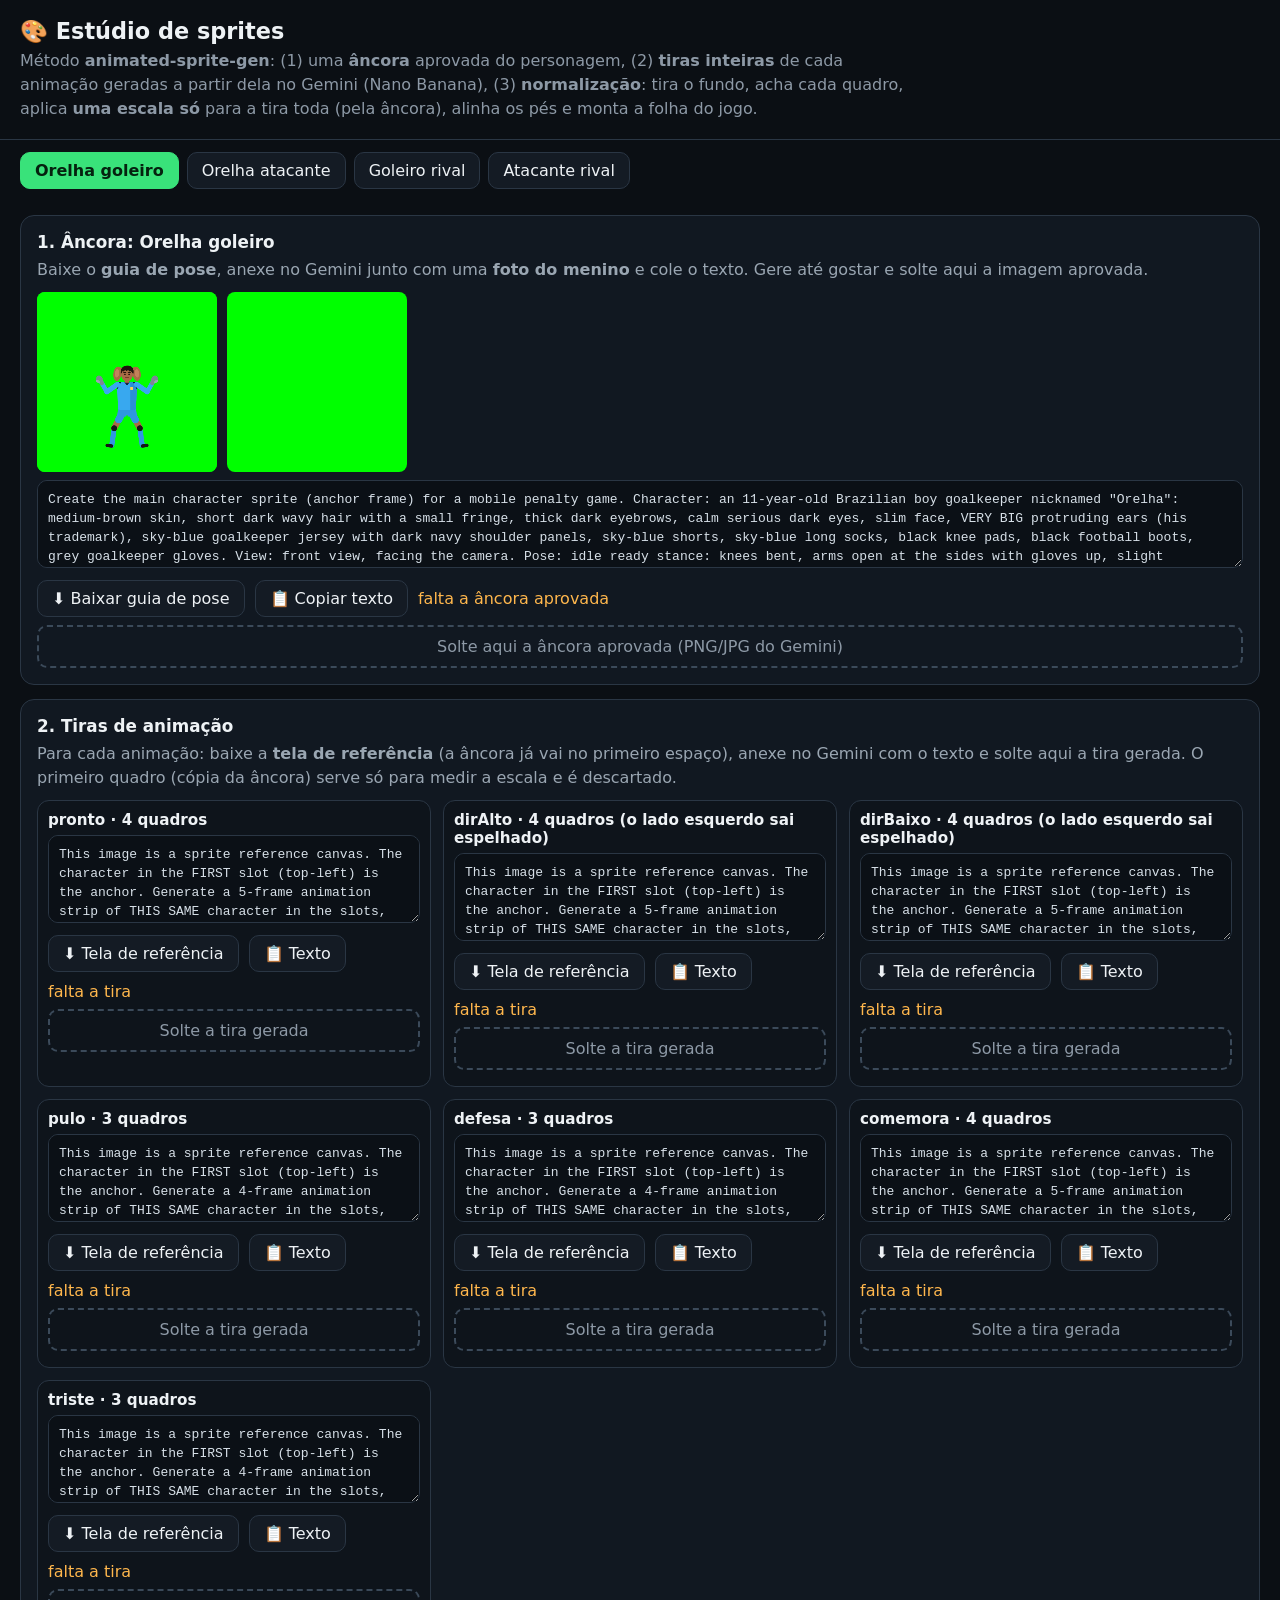
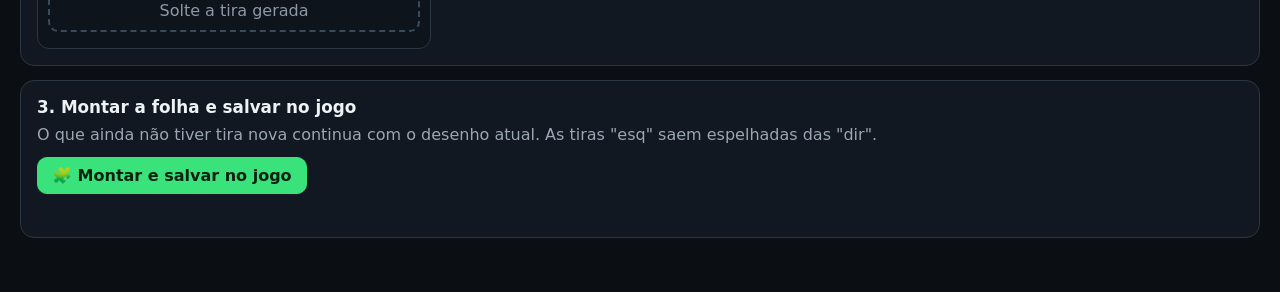
==== ferramentas/estudio.html @ f1eb7387 "Estúdio de sprites (método animated-sprite-gen): âncora, tiras do Gemini e normalização com escala ú" ====
<!DOCTYPE html>
<html lang="pt-BR">
<head>
<meta charset="UTF-8">
<meta name="viewport" content="width=device-width, initial-scale=1">
<title>Estúdio de sprites — Goleiro Orelha</title>
<style>
  :root { color-scheme: dark; --neon: #39e27a; --borda: #2a3644; }
  body { margin: 0; font-family: system-ui, sans-serif; background: #0b0f14; color: #eef2f5; }
  header { padding: 18px 20px; border-bottom: 1px solid var(--borda); }
  h1 { margin: 0 0 4px; font-size: 1.4rem; }
  header p { margin: 0; color: #8d99a6; max-width: 900px; line-height: 1.5; }
  .abas { display: flex; gap: 8px; padding: 12px 20px; flex-wrap: wrap; }
  .abas button, .btn { background: #141b24; color: #eef2f5; border: 1px solid var(--borda); border-radius: 10px; padding: 8px 14px; cursor: pointer; font: inherit; }
  .abas button.ativo, .btn.forte { background: var(--neon); color: #05210f; border-color: var(--neon); font-weight: 700; }
  main { padding: 0 20px 40px; }
  section { border: 1px solid var(--borda); border-radius: 14px; padding: 16px; margin: 14px 0; background: #111821; }
  section h2 { margin: 0 0 6px; font-size: 1.05rem; }
  section > p { margin: 0 0 10px; color: #9aa6b2; line-height: 1.5; }
  textarea { width: 100%; min-height: 88px; background: #0b1016; color: #d7e0e8; border: 1px solid var(--borda); border-radius: 10px; padding: 10px; font: 13px/1.45 ui-monospace, monospace; box-sizing: border-box; }
  .linha { display: flex; gap: 10px; align-items: center; flex-wrap: wrap; margin: 8px 0; }
  canvas.mini { width: 180px; height: 180px; background: #00ff00; border-radius: 8px; }
  .grade { display: grid; grid-template-columns: repeat(auto-fill, minmax(300px, 1fr)); gap: 12px; }
  .tira { border: 1px solid var(--borda); border-radius: 12px; padding: 10px; background: #0e141b; }
  .tira h3 { margin: 0 0 6px; font-size: .95rem; }
  .quadros { display: flex; gap: 4px; flex-wrap: wrap; margin-top: 6px; }
  .quadros canvas { width: 70px; height: 70px; background: repeating-conic-gradient(#243040 0 25%, #1b2532 0 50%) 0 0 / 14px 14px; border-radius: 6px; }
  .ok { color: var(--neon); } .aviso { color: #ffb74d; } .ruim { color: #ff6b6b; }
  .soltar { border: 2px dashed #3b4a5a; border-radius: 10px; padding: 10px; text-align: center; color: #8d99a6; cursor: pointer; }
  .soltar.sobre { border-color: var(--neon); color: var(--neon); }
  #folha { max-width: 100%; background: repeating-conic-gradient(#243040 0 25%, #1b2532 0 50%) 0 0 / 20px 20px; border-radius: 10px; }
</style>
</head>
<body>
<header>
  <h1>🎨 Estúdio de sprites</h1>
  <p>Método <b>animated-sprite-gen</b>: (1) uma <b>âncora</b> aprovada do personagem, (2) <b>tiras inteiras</b> de cada animação geradas a partir dela
  no Gemini (Nano Banana), (3) <b>normalização</b>: tira o fundo, acha cada quadro, aplica <b>uma escala só</b> para a tira toda (pela âncora), alinha os pés e monta a folha do jogo.</p>
</header>
<div class="abas" id="abas"></div>
<main id="principal"></main>

<script src="../dados.js"></script>
<script src="tiras.js"></script>
<script>
const Q = QUADRO, PE = PE_DO_QUADRO, ALTURA_ALVO = 283;   // altura do personagem dentro do quadro de 448
const ID_JOGO = { orelha: 'orelhaGoleiro', 'orelha-atacante': 'orelhaAtacante', 'rival-goleiro': 'rivalGoleiro', 'rival-atacante': 'rivalAtacante' };
const estado = {};   // por personagem: { ancora, quadros: { estado: [canvas...] } }
let atual = 'orelha';

const $ = (s, r = document) => r.querySelector(s);
const el = (tag, props = {}, ...filhos) => { const e = Object.assign(document.createElement(tag), props); filhos.forEach((f) => e.append(f)); return e; };
const carregar = (src) => new Promise((ok, falha) => { const i = new Image(); i.onload = () => ok(i); i.onerror = falha; i.src = src; });
const arquivoParaImagem = (f) => new Promise((ok, falha) => { const r = new FileReader(); r.onload = () => carregar(r.result).then(ok, falha); r.readAsDataURL(f); });
function baixar(canvas, nome) { canvas.toBlob((b) => { const a = el('a', { href: URL.createObjectURL(b), download: nome }); a.click(); setTimeout(() => URL.revokeObjectURL(a.href), 2000); }, 'image/png'); }
async function salvarNoJogo(canvasOuBlob, caminho, nomeDownload) {
  const blob = canvasOuBlob instanceof Blob ? canvasOuBlob : await new Promise((r) => canvasOuBlob.toBlob(r, 'image/png'));
  try { const r = await fetch('/' + caminho, { method: 'POST', body: blob }); if (r.ok) return 'salvo no jogo'; } catch (e) { /* sem o servidor local */ }
  const a = el('a', { href: URL.createObjectURL(blob), download: nomeDownload }); a.click();
  return 'baixado (copie para ' + caminho + ')';
}
function copiar(txt, botao) { navigator.clipboard.writeText(txt).then(() => { const t = botao.textContent; botao.textContent = '✔ Copiado'; setTimeout(() => (botao.textContent = t), 1400); }); }

// ---------- 1. tirar o fundo (verde, branco ou qualquer cor lisa) ----------
function semFundo(img) {
  const max = 2048, k = Math.min(1, max / Math.max(img.width, img.height));
  const w = Math.round(img.width * k), h = Math.round(img.height * k);
  const c = el('canvas', { width: w, height: h }), x = c.getContext('2d');
  x.drawImage(img, 0, 0, w, h);
  const d = x.getImageData(0, 0, w, h), p = d.data;
  // cor do fundo: média dos 4 cantos
  const amostra = [[2, 2], [w - 3, 2], [2, h - 3], [w - 3, h - 3]].map(([i, j]) => { const o = (j * w + i) * 4; return [p[o], p[o + 1], p[o + 2], p[o + 3]]; });
  const transparente = amostra.every((a) => a[3] < 20);
  const fundo = [0, 1, 2].map((k2) => amostra.reduce((s, a) => s + a[k2], 0) / 4);
  const verde = fundo[1] > 150 && fundo[0] < 120 && fundo[2] < 120;
  for (let o = 0; o < p.length; o += 4) {
    if (transparente) continue;
    const dist = Math.hypot(p[o] - fundo[0], p[o + 1] - fundo[1], p[o + 2] - fundo[2]);
    let a = Math.max(0, Math.min(1, (dist - 38) / 45));
    if (verde) {
      // verde de chroma: também pega o que é "mais verde que o resto" e tira o reflexo verde das bordas
      const excesso = p[o + 1] - Math.max(p[o], p[o + 2]);
      if (excesso > 60) a = Math.min(a, Math.max(0, (110 - excesso) / 50));
      if (excesso > 0) p[o + 1] = Math.max(p[o], p[o + 2]) + excesso * 0.25;
    }
    p[o + 3] = Math.round(p[o + 3] * a);
  }
  x.putImageData(d, 0, 0);
  return c;
}

// ---------- 2. achar cada personagem na tira (componentes ligados) ----------
function componentes(c) {
  const w = c.width, h = c.height, p = c.getContext('2d').getImageData(0, 0, w, h).data;
  const cel = 4, gw = Math.ceil(w / cel), gh = Math.ceil(h / cel), g = new Uint8Array(gw * gh);
  for (let y = 0; y < h; y++) for (let x = 0; x < w; x++) if (p[(y * w + x) * 4 + 3] > 90) g[((y / cel) | 0) * gw + ((x / cel) | 0)] = 1;
  const rot = new Int32Array(gw * gh).fill(-1), caixas = [];
  for (let i = 0; i < g.length; i++) {
    if (!g[i] || rot[i] >= 0) continue;
    const pilha = [i]; rot[i] = caixas.length;
    let x0 = 1e9, y0 = 1e9, x1 = -1, y1 = -1, n = 0;
    while (pilha.length) {
      const k = pilha.pop(), kx = k % gw, ky = (k / gw) | 0; n++;
      x0 = Math.min(x0, kx); x1 = Math.max(x1, kx); y0 = Math.min(y0, ky); y1 = Math.max(y1, ky);
      for (let dy = -1; dy <= 1; dy++) for (let dx = -1; dx <= 1; dx++) {
        const nx = kx + dx, ny = ky + dy; if (nx < 0 || ny < 0 || nx >= gw || ny >= gh) continue;
        const j = ny * gw + nx; if (g[j] && rot[j] < 0) { rot[j] = caixas.length; pilha.push(j); }
      }
    }
    caixas.push({ x0: x0 * cel, y0: y0 * cel, x1: (x1 + 1) * cel, y1: (y1 + 1) * cel, n });
  }
  // junta pedaços próximos (luva solta, bola no braço) e tira sujeirinhas
  const perto = (a, b) => a.x0 - 14 < b.x1 && b.x0 - 14 < a.x1 && a.y0 - 14 < b.y1 && b.y0 - 14 < a.y1;
  let mudou = true;
  while (mudou) {
    mudou = false;
    for (let i = 0; i < caixas.length && !mudou; i++) for (let j = i + 1; j < caixas.length && !mudou; j++) {
      if (perto(caixas[i], caixas[j])) {
        const a = caixas[i], b = caixas[j];
        caixas[i] = { x0: Math.min(a.x0, b.x0), y0: Math.min(a.y0, b.y0), x1: Math.max(a.x1, b.x1), y1: Math.max(a.y1, b.y1), n: a.n + b.n };
        caixas.splice(j, 1); mudou = true;
      }
    }
  }
  const maior = Math.max(...caixas.map((b) => b.n));
  const bons = caixas.filter((b) => b.n > maior * 0.18);
  // ordem de leitura: linhas de cima para baixo, e da esquerda para a direita
  const altMed = bons.reduce((s, b) => s + (b.y1 - b.y0), 0) / Math.max(1, bons.length);
  bons.sort((a, b) => ((a.y0 + a.y1) / 2 - (b.y0 + b.y1) / 2));
  const linhas = [];
  bons.forEach((b) => { const yc = (b.y0 + b.y1) / 2, l = linhas.find((L) => Math.abs(L.yc - yc) < altMed * 0.5); l ? l.itens.push(b) : linhas.push({ yc, itens: [b] }); });
  return linhas.flatMap((L) => L.itens.sort((a, b) => a.x0 - b.x0));
}

// ---------- 3. normalizar: uma escala para a tira toda, pés alinhados ----------
function normalizar(c, caixas, escala) {
  return caixas.map((b) => {
    const q = el('canvas', { width: Q, height: Q }), x = q.getContext('2d');
    const w = (b.x1 - b.x0) * escala, h = (b.y1 - b.y0) * escala;
    x.imageSmoothingQuality = 'high';
    x.drawImage(c, b.x0, b.y0, b.x1 - b.x0, b.y1 - b.y0, PE.x - w / 2, PE.y - h, w, h);
    return q;
  });
}

// ---------- telas ----------
function guiaDePose(id) {
  // o boneco atual (quadro "pronto") ampliado sobre fundo verde, para o Gemini seguir a pose
  const c = el('canvas', { width: 1024, height: 1024 }), x = c.getContext('2d');
  x.fillStyle = '#00ff00'; x.fillRect(0, 0, 1024, 1024);
  return carregar(`../personagens/${id}/sprites.png`).then((img) => { x.imageSmoothingQuality = 'high'; x.drawImage(img, 0, 0, Q, Q, 512 - 380, 900 - 760 * (PE.y / Q), 760, 760); return c; });
}
function telaDeReferencia(ancora, n) {
  // âncora no primeiro espaço + espaços reservados para os outros quadros (1024x1024)
  const total = n + 1, cols = Math.min(total, total > 4 ? Math.ceil(total / 2) : total), lin = Math.ceil(total / cols);
  const c = el('canvas', { width: 1024, height: 1024 }), x = c.getContext('2d');
  x.fillStyle = '#00ff00'; x.fillRect(0, 0, 1024, 1024);
  const sw = 1024 / cols, sh = 1024 / lin;
  x.strokeStyle = 'rgba(0,120,0,.35)'; x.lineWidth = 2;
  for (let i = 0; i < total; i++) x.strokeRect((i % cols) * sw + 6, Math.floor(i / cols) * sh + 6, sw - 12, sh - 12);
  const k = Math.min((sw * 0.86) / ancora.width, (sh * 0.86) / ancora.height);
  x.drawImage(ancora, (sw - ancora.width * k) / 2, sh * 0.93 - ancora.height * k, ancora.width * k, ancora.height * k);
  return c;
}
function recorte(c) { const b = componentes(c)[0]; if (!b) return null; const r = el('canvas', { width: b.x1 - b.x0, height: b.y1 - b.y0 }); r.getContext('2d').drawImage(c, -b.x0, -b.y0); return r; }

function zonaSoltar(texto, aoSoltar) {
  const z = el('div', { className: 'soltar', textContent: texto });
  const input = el('input', { type: 'file', accept: 'image/*', hidden: true });
  z.append(input);
  z.onclick = () => input.click();
  input.onchange = () => input.files[0] && aoSoltar(input.files[0]);
  z.ondragover = (e) => { e.preventDefault(); z.classList.add('sobre'); };
  z.ondragleave = () => z.classList.remove('sobre');
  z.ondrop = (e) => { e.preventDefault(); z.classList.remove('sobre'); e.dataTransfer.files[0] && aoSoltar(e.dataTransfer.files[0]); };
  return z;
}

async function desenhar() {
  const id = atual, p = PERSONAGENS_ESTUDIO[id], est = (estado[id] ||= { ancora: null, quadros: {} });
  const raiz = $('#principal'); raiz.innerHTML = '';

  // passo 1: âncora
  const s1 = el('section', {}, el('h2', { textContent: `1. Âncora: ${p.nome}` }),
    el('p', { innerHTML: 'Baixe o <b>guia de pose</b>, anexe no Gemini' + (id.startsWith('orelha') ? ' junto com uma <b>foto do menino</b>' : '') + ' e cole o texto. Gere até gostar e solte aqui a imagem aprovada.' }));
  const guia = await guiaDePose(id); guia.className = 'mini';
  const t1 = el('textarea', { value: promptAncora(id), readOnly: true });
  const bCopiar1 = el('button', { className: 'btn', textContent: '📋 Copiar texto' }); bCopiar1.onclick = () => copiar(t1.value, bCopiar1);
  const bGuia = el('button', { className: 'btn', textContent: '⬇ Baixar guia de pose' }); bGuia.onclick = () => baixar(guia, `guia-${id}.png`);
  const prev = el('canvas', { className: 'mini', width: 400, height: 400 });
  const info1 = el('span', { className: est.ancora ? 'ok' : 'aviso', textContent: est.ancora ? '✔ âncora aprovada' : 'falta a âncora aprovada' });
  if (est.ancora) mostrarMini(prev, est.ancora);
  s1.append(el('div', { className: 'linha' }, guia, prev), t1, el('div', { className: 'linha' }, bGuia, bCopiar1, info1),
    zonaSoltar('Solte aqui a âncora aprovada (PNG/JPG do Gemini)', async (f) => {
      const img = await arquivoParaImagem(f); const r = recorte(semFundo(img));
      if (!r) { info1.textContent = 'não achei o personagem na imagem'; info1.className = 'ruim'; return; }
      est.ancora = r; desenhar();
    }));
  raiz.append(s1);

  // passo 2 e 3: tiras
  const s2 = el('section', {}, el('h2', { textContent: '2. Tiras de animação' }),
    el('p', { innerHTML: 'Para cada animação: baixe a <b>tela de referência</b> (a âncora já vai no primeiro espaço), anexe no Gemini com o texto e solte aqui a tira gerada. '
      + 'O primeiro quadro (cópia da âncora) serve só para medir a escala e é descartado.' }));
  const grade = el('div', { className: 'grade' });
  for (const nome of p.linhas) {
    if (p.espelhos[nome]) continue;
    const [n] = p.tiras[nome];
    const card = el('div', { className: 'tira' }, el('h3', { textContent: `${nome} · ${n} quadros` + (Object.entries(p.espelhos).find(([, v]) => v === nome) ? ' (o lado esquerdo sai espelhado)' : '') }));
    const t = el('textarea', { value: promptTira(id, nome), readOnly: true });
    const bC = el('button', { className: 'btn', textContent: '📋 Texto' }); bC.onclick = () => copiar(t.value, bC);
    const bR = el('button', { className: 'btn', textContent: '⬇ Tela de referência', disabled: !est.ancora });
    bR.onclick = () => baixar(telaDeReferencia(est.ancora, n), `referencia-${id}-${nome}.png`);
    const status = el('span', { className: est.quadros[nome] ? 'ok' : 'aviso', textContent: est.quadros[nome] ? `✔ ${est.quadros[nome].length} quadros` : 'falta a tira' });
    const qs = el('div', { className: 'quadros' });
    (est.quadros[nome] || []).forEach((q) => { q.className = ''; qs.append(q); });
    card.append(t, el('div', { className: 'linha' }, bR, bC, status), zonaSoltar('Solte a tira gerada', async (f) => {
      const img = await arquivoParaImagem(f), semF = semFundo(img); let cx = componentes(semF);
      if (cx.length < 2) { status.textContent = 'achei só ' + cx.length + ' personagem'; status.className = 'ruim'; return; }
      // escala única pela âncora (primeiro quadro); se a IA não copiou a âncora, usa a média dos quadros
      const escala = ALTURA_ALVO / (cx[0].y1 - cx[0].y0);
      if (cx.length >= n + 1) cx = cx.slice(1, n + 1); else cx = cx.slice(0, n);
      est.quadros[nome] = normalizar(semF, cx, escala);
      desenhar();
    }), qs);
    grade.append(card);
  }
  s2.append(grade); raiz.append(s2);

  // passo 4: montar e salvar
  const s3 = el('section', {}, el('h2', { textContent: '3. Montar a folha e salvar no jogo' }),
    el('p', { textContent: 'O que ainda não tiver tira nova continua com o desenho atual. As tiras "esq" saem espelhadas das "dir".' }));
  const bMontar = el('button', { className: 'btn forte', textContent: '🧩 Montar e salvar no jogo' });
  const info3 = el('span'); const img3 = el('img', { id: 'folha' });
  bMontar.onclick = async () => { info3.textContent = 'montando…'; const r = await montar(id); img3.src = r.url; info3.textContent = r.msg; info3.className = 'ok'; };
  s3.append(el('div', { className: 'linha' }, bMontar, info3), img3); raiz.append(s3);
}
function mostrarMini(c, img) { const x = c.getContext('2d'); x.clearRect(0, 0, c.width, c.height); const k = Math.min(c.width / img.width, c.height / img.height) * 0.92; x.drawImage(img, (c.width - img.width * k) / 2, (c.height - img.height * k) / 2, img.width * k, img.height * k); }

async function montar(id) {
  const p = PERSONAGENS_ESTUDIO[id], est = estado[id], antigo = PERSONAGENS[ID_JOGO[id]];
  const velha = await carregar(`../personagens/${id}/sprites.png`);
  let atualJson = null; try { atualJson = await (await fetch(`../personagens/${id}/estados.json`, { cache: 'no-store' })).json(); } catch (e) { /* ainda não existe */ }
  const estVelho = (atualJson && atualJson.estados) || antigo.estados;
  const linhas = p.linhas.map((nome) => {
    const origem = p.espelhos[nome];
    let qs = est.quadros[origem || nome];
    if (qs && origem) qs = qs.map((q) => { const m = el('canvas', { width: Q, height: Q }), x = m.getContext('2d'); x.translate(Q, 0); x.scale(-1, 1); x.drawImage(q, 0, 0); return m; });
    if (!qs) {   // mantém o desenho atual
      const e = estVelho[nome];
      qs = Array.from({ length: e.quadros }, (_, i) => { const m = el('canvas', { width: Q, height: Q }); m.getContext('2d').drawImage(velha, i * Q, e.linha * Q, Q, Q, 0, 0, Q, Q); return m; });
    }
    return { nome, qs };
  });
  const cols = Math.max(...linhas.map((l) => l.qs.length));
  const folha = el('canvas', { width: cols * Q, height: linhas.length * Q }), x = folha.getContext('2d');
  const json = { colunas: cols, estados: {} };
  linhas.forEach((l, i) => {
    l.qs.forEach((q, j) => x.drawImage(q, j * Q, i * Q));
    const t = p.tiras[p.espelhos[l.nome] || l.nome];
    json.estados[l.nome] = { linha: i, quadros: l.qs.length, fps: est.quadros[p.espelhos[l.nome] || l.nome] ? t[1] : estVelho[l.nome].fps, repete: est.quadros[p.espelhos[l.nome] || l.nome] ? t[2] : !!estVelho[l.nome].repete };
  });
  const r1 = await salvarNoJogo(folha, `personagens/${id}/sprites.png`, 'sprites.png');
  await salvarNoJogo(new Blob([JSON.stringify(json, null, 2)], { type: 'application/json' }), `personagens/${id}/estados.json`, 'estados.json');
  return { url: folha.toDataURL('image/png'), msg: `✔ Folha ${cols}×${linhas.length} ${r1}` };
}

// abas dos personagens
for (const [id, p] of Object.entries(PERSONAGENS_ESTUDIO)) {
  const b = el('button', { textContent: p.nome });
  b.onclick = () => { atual = id; document.querySelectorAll('.abas button').forEach((x) => x.classList.toggle('ativo', x === b)); desenhar(); };
  $('#abas').append(b);
}
$('#abas').firstChild.classList.add('ativo');
desenhar();
window.__estudio = { semFundo, componentes, normalizar, telaDeReferencia, estado, montar, carregar };
</script>
</body>
</html>
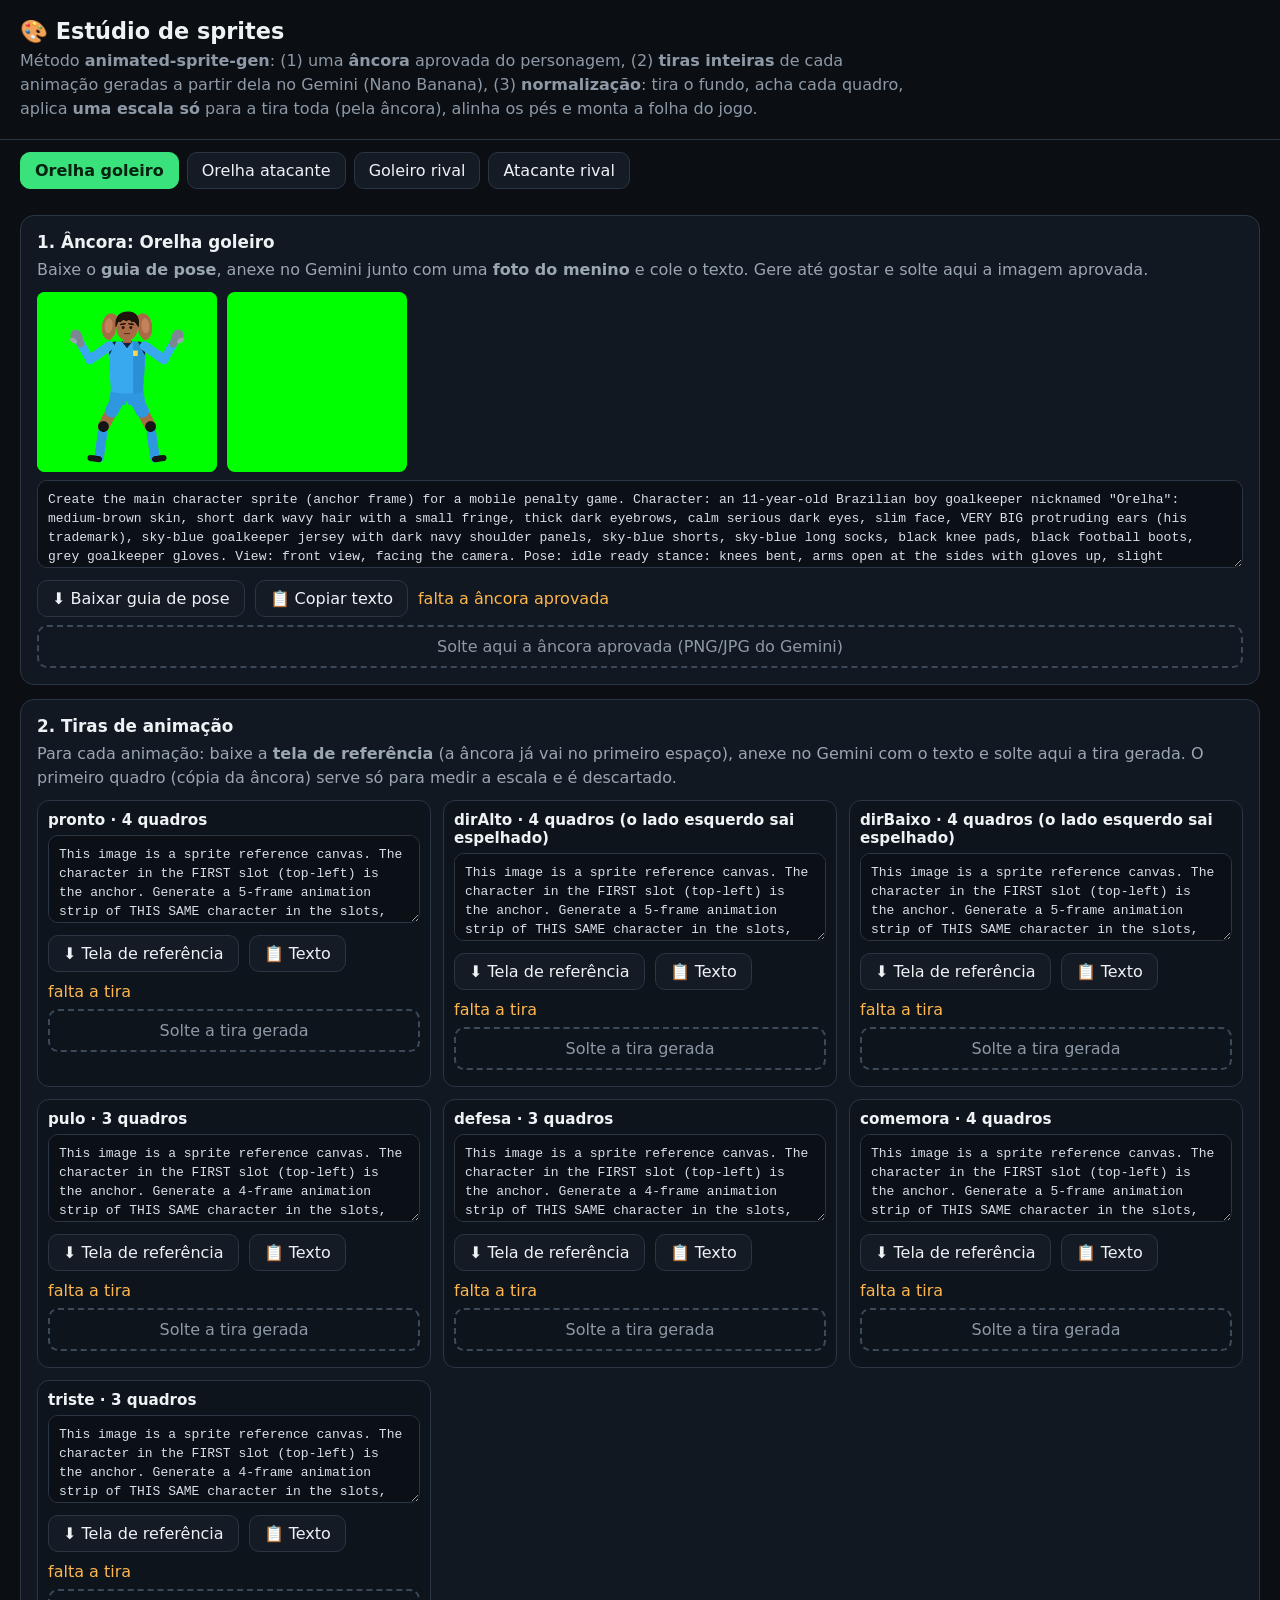
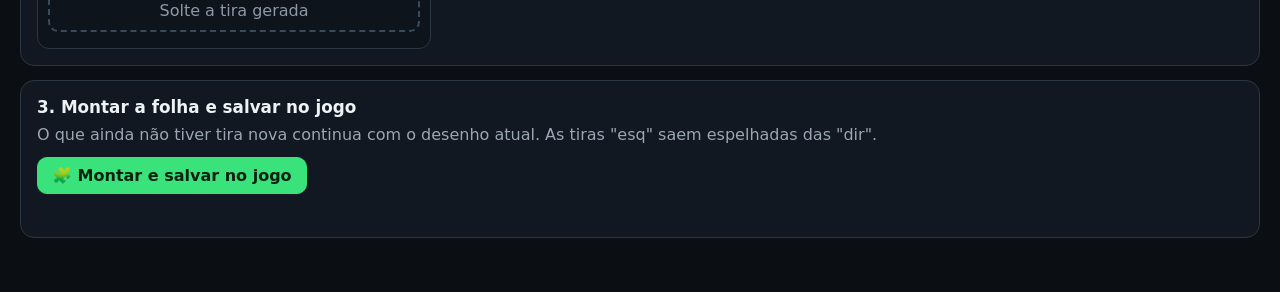
==== commit c0a4b579: "Guias de pose e textos do passo 1 prontos em ferramentas/ancoras Co-Authored-By: Claude Opus 5.5 <no" ====
--- a/ferramentas/estudio.html
+++ b/ferramentas/estudio.html
@@ -148,7 +148,12 @@
   // o boneco atual (quadro "pronto") ampliado sobre fundo verde, para o Gemini seguir a pose
   const c = el('canvas', { width: 1024, height: 1024 }), x = c.getContext('2d');
   x.fillStyle = '#00ff00'; x.fillRect(0, 0, 1024, 1024);
-  return carregar(`../personagens/${id}/sprites.png`).then((img) => { x.imageSmoothingQuality = 'high'; x.drawImage(img, 0, 0, Q, Q, 512 - 380, 900 - 760 * (PE.y / Q), 760, 760); return c; });
+  return carregar(`../personagens/${id}/sprites.png`).then((img) => {
+    const f = el('canvas', { width: Q, height: Q }); f.getContext('2d').drawImage(img, 0, 0, Q, Q, 0, 0, Q, Q);
+    const b = componentes(f)[0], w = b.x1 - b.x0, h = b.y1 - b.y0, k = Math.min(860 / h, 860 / w);
+    x.imageSmoothingQuality = 'high'; x.drawImage(f, b.x0, b.y0, w, h, 512 - w * k / 2, 970 - h * k, w * k, h * k);
+    return c;
+  });
 }
 function telaDeReferencia(ancora, n) {
   // âncora no primeiro espaço + espaços reservados para os outros quadros (1024x1024)
